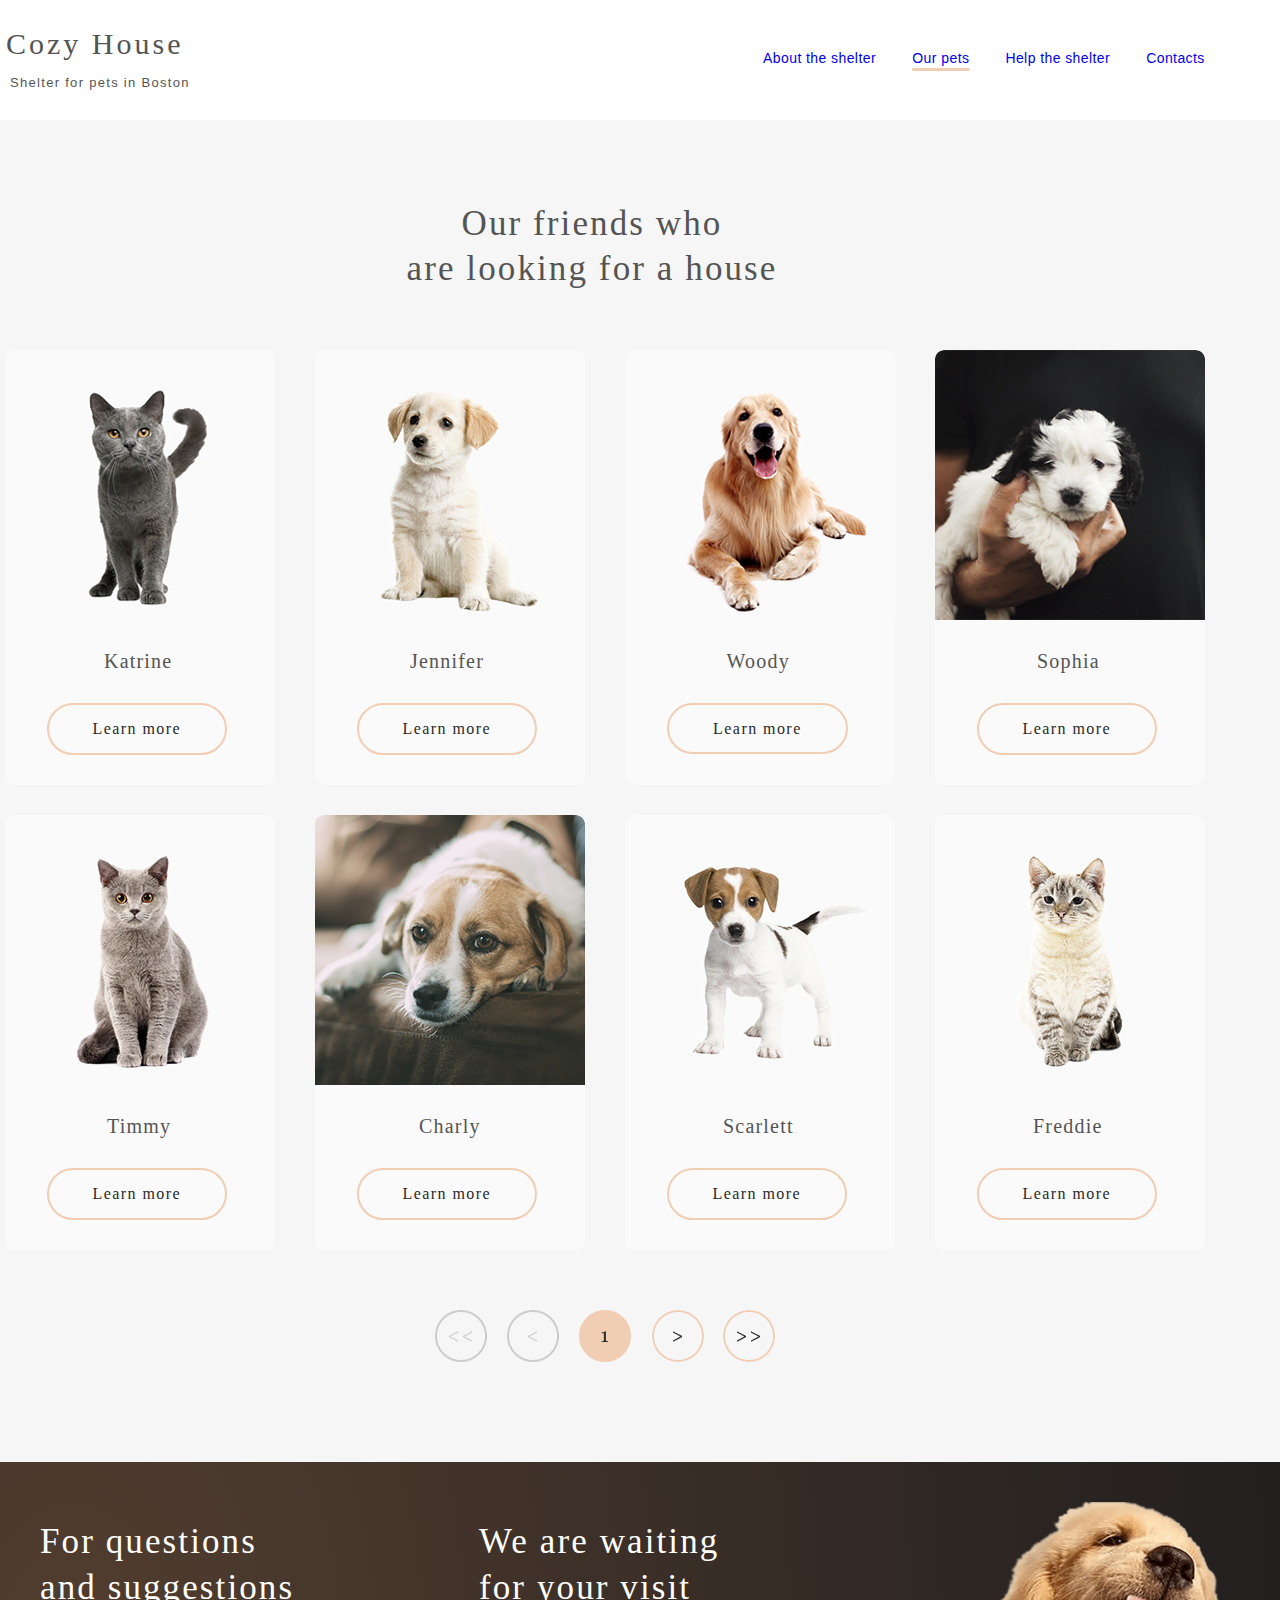
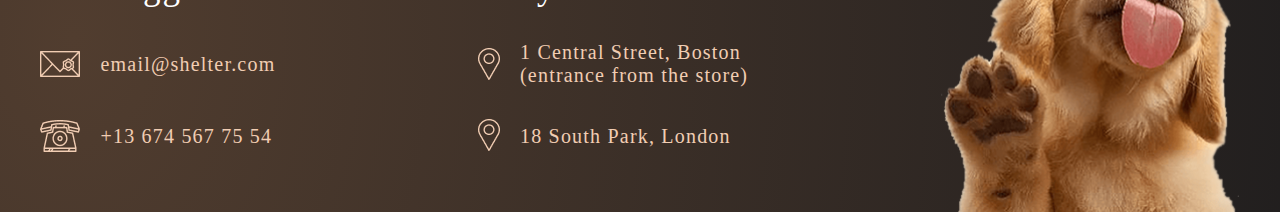
==== Pages/pets.html @ 67370cca "feat: add shelter files" ====
<!DOCTYPE html>
<html lang="en">
  <head>
    <meta charset="UTF-8" />
    <meta http-equiv="X-UA-Compatible" content="IE=edge" />
    <meta name="viewport" content="width=device-width, initial-scale=1.0" />
    <title>Our Pets</title>
    <link rel="stylesheet" href="petsStyle.css" />
  </head>
  <body>
    <main class="main_1280">
      <section class="header-container">
        <header>
          <div class="logo">
            <h1 class="logo_title"><a class="nlt" href="./index.html#navlogo">Cozy House</a></h1>
            <p class="logo_subtitle">Shelter for pets in Boston</p>
          </div>
          <div class="nav_menu">
            <ul>
              <li>
                <a class="linkRedirect" href="./index.html">About the shelter</a>
              </li>
              <li><a class="linkRedirect1" href="./pets.html">Our pets</a></li>
              <li><a class="navhelp" href="./index.html#help">Help the shelter</a></li>
              <li><a class="navcontact" href="#nav-contact">Contacts</a></li>
            </ul>
          </div>
        </header>
      </section>
      <section class="pets">
        <div class="pets-content">
          <h3 class="petHeadingH3">Our friends who <br> are looking for a house</h3>
          <div class="cards_container">
            <div class="card-katrin">
              <img
                class="imgK"
                src="../assets/images/pets-katrine.png"
                alt="katrine_photo"
              />
              <p class="nameK">Katrine</p>
              <div class="btn-learn-moreKDiv">
                <button class="btn-learn-moreK">
                  <i class="txt-learn-moreK">Learn more</i>
                </button>
              </div>
            </div>
            <div class="card-jennifer">
              <img
                class="imgJ"
                src="../assets/images/pets-jennifer.png"
                alt="jennifer_photo"
              />
              <p class="nameJ">Jennifer</p>
              <div class="btn-learn-moreJDiv">
                <button class="btn-learn-moreJ">
                  <i class="txt-learn-moreJ">Learn more</i>
                </button>
              </div>
            </div>
            <div class="card-woody">
              <img
                class="imgW"
                src="../assets/images/pets-woody.png"
                alt="jennifer_photo"
              />
              <p class="nameW">Woody</p>
              <div class="btn-learn-moreWDiv">
                <button class="btn-learn-moreW">
                  <i class="txt-learn-moreW">Learn more</i>
                </button>
              </div>
          </div>
            <div class="card-sophia">
              <img
                class="imgSPH"
                src="../assets/images/pets-sophia.png"
                alt="jennifer_photo"
              />
              <p class="nameSPH">Sophia</p>
              <div class="btn-learn-moreSPHDiv">
                <button class="btn-learn-moreSPH">
                  <i class="txt-learn-moreSPH">Learn more</i>
                </button>
              </div>
              <div class="card-timmy">
                <img
                  class="imgTim"
                  src="../assets/images/pets-timmy.png"
                  alt="jennifer_photo"
                />
                <p class="nameTim">Timmy</p>
                <div class="btn-learn-moreTimDiv">
                  <button class="btn-learn-moreTim">
                    <i class="txt-learn-moreTim">Learn more</i>
                  </button>
                </div>
            </div>
              <div class="card-charlie">
                <img
                  class="imgTim"
                  src="../assets/images/pets-charly.png"
                  alt="jennifer_photo"
                />
                <p class="nameCharlie">Charly</p>
                <div class="btn-learn-moreTimDiv">
                  <button class="btn-learn-moreTim">
                    <i class="txt-learn-moreTim">Learn more</i>
                  </button>
                </div>
            </div>
            <div class="card-scarlett">
              <img
                class="imgTim"
                src="../assets/images/pets-scarlet.png"
                alt="jennifer_photo"
              />
              <p class="nameScarlett">Scarlett</p>
              <div class="btn-learn-moreTimDiv">
                <button class="btn-learn-moreTim">
                  <i class="txt-learn-moreTim">Learn more</i>
                </button>
              </div>
          </div>
              <div class="card-freddie">
                <img
                  class="imgTim"
                  src="../assets/images/pets-freddie.png"
                  alt="jennifer_photo"
                />
                <p class="nameFreddie">Freddie</p>
                <div class="btn-learn-moreTimDiv">
                  <button class="btn-learn-moreTim">
                    <i class="txt-learn-moreTim">Learn more</i>
                  </button>
                </div>
            </div>
          </div>
          <nav class="navigation">
            <div class="btn-doubleright" src="../assets/images/button_paginatorDoubleRight.png"></div>
            <div class="btn-right" src="../assets/images/button_paginatorSingleRight.png"></div>
            <ul>
              <li><img src="../assets/images/button_paginatorDouble.png" alt=""></li>
              <li><img src="../assets/images/button_paginatorSingleLeft.png" alt=""></li>
              <li><img src="../assets/images/button_paginatorCentre.png" alt=""></li>
            </ul>
          </nav>
      </section>
    </main>
    <footer id="nav-contact">
      <div class="footer-gradient-background"></div>
      <div class="footer-background"></div>
      <div class="footer-content">
        <div class="footer-contacts">
          <h3 class="contacts-titleH3">For questions and suggestions</h3>
          <div class="mail">
            <a href="mailto:email@shelter.com" >
            <img
              class="img-mail"
              src="../assets/images/icon-email.png"
              alt=""
            />
            </a>
            <a class="mailH4" href="mailto:email@shelter.com" >email@shelter.com</a>
          </div>
          <div class="phone">
            <a href="tel:+136745677554" >
            <img
              class="img-phone"
              src="../assets/images/icon-phone.png"
              alt=""
            />
             </a>
            <a class="phoneH4" href="tel:+136745677554" >+13 674 567 75 54</a>
          </div>
        </div>
        <div class="footer-locations">
          <h3 class="locations-titleH3">We are waiting for your visit</h3>
          <a href="https://www.google.com/maps/">
          <div class="boston">
            <img class="img_pin" src="../assets/images/pin.png" alt="" />
            <h4 class="bostonH4">
              1 Central Street, Boston (entrance from the store)
            </h4>
          </div>
         </a>
          <a href="https://www.google.com/maps/">
          <div class="london">
            <img class="img_pin1" src="../assets/images/pin.png" alt="" />
            <h4 class="londonH4">18 South Park, London</h4>
          </div>
        </a>
        </div>
        <img
          class="footer-puppy"
          src="../assets/images/footer-puppy.png"
          alt=""
        />
      </div>
    </footer>
  </body>
</html>
---- Pages/petsStyle.css ----
body, html {
    margin: 0;
}


.main_1280 {
    /* position: relative; */
    width: 1280px;
    height: 1812px;
  }

.header-container {
    position: absolute;
    height: 120px;
    left: 0%;
    right: 0%;
    top: 0px;
    background: #FFFFFF;
}

  header{
    position: absolute;
    width: 1200px;
    height: 60px;
    left: calc(50% - 1200px/2);
    top: calc(50% - 60px/2);
}

.logo{
    position: absolute;
    width: 184px;
    height: 60px;
    left: -34px;
    top: -23px;
}
.logo_title{
    position: absolute;
    width: 200px;
    height: 33px;
    left: 0px;
    top: calc(50% - 35px/2 - 12.5px);
    font-family: 'Georgia';
    font-style: normal;
    font-weight: 400;
    font-size: 30px;
    line-height: 100%;
    display: flex;
    align-items: center;
    letter-spacing: 0.1em;
    color: #545454;
    text-decoration: none;
}
.nlt{
    color: #545454;
    text-decoration: none;
}
.logo_subtitle{
    position: absolute;
    width: 185px;
    height: 15px;
    left: 4px;
    top: calc(60% - 15px/2 + 26.5px);
    font-family: 'Arial';
    font-style: normal;
    font-weight: 400;
    font-size: 13px;
    line-height: 15px;
    display: flex;
    align-items: center;
    letter-spacing: 0.1em;
    color: #545454;
}

.nav_menu{
    position: absolute;
    width: 600px;
    height: 27px;
    left: 667px;
    top: 3px;
    color: #852424;;
}
.nav_menu > ul > li{

    display: inline;
    font-family: 'Arial';
    font-style: normal;
    font-weight: 500;
    font-size: 14px;
    line-height: 15px;
    letter-spacing: 0.03em;
    margin: 16px;
}
.linkRedirect{
    font-family: 'Arial';
    font-style: normal;
    font-weight: 500;
    font-size: 14px;
    line-height: 15px;
    /* color: #FFFFFF; */
    text-decoration: none;
} 
.linkRedirect:hover{
    text-decoration: underline 3px solid  #F1CDB3;
    text-underline-offset: 5px
}
.navhelp:hover{
    text-decoration: underline 3px solid  #F1CDB3;
    text-underline-offset: 5px
}

.navhelp{
    text-decoration: none;

}
.navcontact:hover{
    text-decoration: underline 3px solid  #F1CDB3;
    text-underline-offset: 5px
}

.navcontact{
    text-decoration: none;

}
.linkRedirect1{
    font-family: 'Arial';
    font-style: normal;
    font-weight: 500;
    font-size: 14px;
    line-height: 15px;
    /* color: #FFFFFF; */
    text-decoration: underline 3px solid  #F1CDB3;
    text-underline-offset: 5px
} 

.pets{
    position: absolute;
    height: 1342px;
    left: 0%;
    right: 0%;
    top: 120px;
    background: #F6F6F6;
}

.pets-content{
    position: absolute;
    width: 1200px;
    height: 1162px;
    left: calc(50% - 1200px/2);
    top: 80px;
}

.petHeadingH3{
    position: absolute;
    width: 400px;
    height: 90px;
    left: calc(50% - 467px/2);
    top: -34px;
    font-family: 'Georgia';
    font-style: normal;
    font-weight: 400;
    font-size: 35px;
    line-height: 130%;
    display: flex;
    align-items: center;
    text-align: center;
    letter-spacing: 0.06em;
    color: #545454;
}

.cards_container{
    position: absolute;
    width: 1200px;
    height: 930px;
    left: 0px;
    top: 135px;
}

.card-katrin{
    position: absolute;
    width: 270px;
    height: 435px;
    left: calc(50% - 270px/2 - 500px);
    top: 15px;

    /* color-light-s */

    background: #FAFAFA;
    border-radius: 9px;
    cursor: pointer;
}
.card-katrin:hover .btn-learn-moreK{
    background-color: #F1CDB3;
}
.imgK{
    position: absolute;
    left: 0%;
    right: 0%;
    top: 0%;
    bottom: 37.93%;
    border-radius: 9px 9px 0px 0px;
}

.nameK{
    position: absolute;
    width: 74px;
    height: 23px;
    left: 99px;
    top: 280px;
    font-family: 'Georgia';
    font-style: normal;
    font-weight: 400;
    font-size: 20px;
    line-height: 23px;
    display: flex;
    align-items: center;
    text-align: center;
    letter-spacing: 0.06em;
    color: #545454;
}
.btn-learn-moreKDiv{
    display: flex;
    flex-direction: column;
    align-items: flex-start;
    padding: 0px;

    position: absolute;
    width: 190px;
    height: 52px;
    left: 41.5px;
    top: 353px;
}

.btn-learn-moreK{
    display: flex;
    flex-direction: column;
    align-items: center;
    padding: 13.5px 44px;

    position: static;
    left: 0%;
    right: 0%;
    top: 0%;
    bottom: 0%;
    border: 2px solid #F1CDB3;
    box-sizing: border-box;
    border-radius: 100px;
    flex: none;
    order: 0;
    flex-grow: 0;
    margin: 0px 0px;
    background: #FAFAFA;
    cursor: pointer;
}
.txt-learn-moreK{
    font-family: 'Georgia';
    font-style: normal;
    font-weight: 400;
    font-size: 16px;
    line-height: 130%;
    letter-spacing: 0.09em;
    color: #292929;
}

.card-jennifer{
    position: absolute;
    width: 270px;
    height: 435px;
    left: calc(50% - 270px/2 - 190px);
    top: 15px;
    
    /* color-light-s */
    
    background: #FAFAFA;
    border-radius: 9px;
    cursor: pointer;
}
.card-jennifer:hover .btn-learn-moreJ{
    background-color: #F1CDB3;
}
.imgJ{
    position: absolute;
    left: 0%;
    right: 0%;
    top: 0%;
    bottom: 37.93%;
    border-radius: 9px 9px 0px 0px;
}

.nameJ{
    position: absolute;
    width: 74px;
    height: 23px;
    left: 95px;
    top: 280px;
    font-family: 'Georgia';
    font-style: normal;
    font-weight: 400;
    font-size: 20px;
    line-height: 23px;
    display: flex;
    align-items: center;
    text-align: center;
    letter-spacing: 0.06em;
    color: #545454;
}
.btn-learn-moreJDiv{
    display: flex;
    flex-direction: column;
    align-items: flex-start;
    padding: 0px;

    position: absolute;
    width: 190px;
    height: 52px;
    left: 41.5px;
    top: 353px;
}
.btn-learn-moreJ:hover{
    background-color: #F1CDB3;
}
.btn-learn-moreJ{
    display: flex;
    flex-direction: column;
    align-items: center;
    padding: 13.5px 44px;

    position: static;
    left: 0%;
    right: 0%;
    top: 0%;
    bottom: 0%;
    border: 2px solid #F1CDB3;
    box-sizing: border-box;
    border-radius: 100px;
    flex: none;
    order: 0;
    flex-grow: 0;
    margin: 0px 0px;
    background: #FAFAFA;
    cursor: pointer;
}
.txt-learn-moreJ{
    font-family: 'Georgia';
    font-style: normal;
    font-weight: 400;
    font-size: 16px;
    line-height: 130%;
    letter-spacing: 0.09em;
    color: #292929;
}

.card-woody{
    position: absolute;
    left: 48.8%;
    right: 28.83%;
    top: 1.61%;
    bottom: 51.61%;
    
    /* color-light-s */
    
    background: #FAFAFA;
    border-radius: 9px;
    cursor: pointer;
}
.card-woody:hover .btn-learn-moreW{
    background-color: #F1CDB3;
}
.imgW{
    position: absolute;
    left: 0%;
    right: 0%;
    top: 0%;
    bottom: 37.93%;
    border-radius: 9px 9px 0px 0px;
}

.nameW{
    position: absolute;
    width: 74px;
    height: 23px;
    left: 101px;
    top: 280px;
    font-family: 'Georgia';
    font-style: normal;
    font-weight: 400;
    font-size: 20px;
    line-height: 23px;
    display: flex;
    align-items: center;
    text-align: center;
    letter-spacing: 0.06em;
    color: #545454;
}

.btn-learn-moreWDiv{
    display: flex;
    flex-direction: column;
    align-items: flex-start;
    padding: 0px;

    position: absolute;
    width: 190px;
    height: 52px;
    left: 41.5px;
    top: 353px;
}

.btn-learn-moreW{
    display: flex;
    flex-direction: column;
    align-items: center;
    padding: 14px 44px;

    position: static;
    left: 0%;
    right: 0%;
    top: 0%;
    bottom: 0%;
    border: 2px solid #F1CDB3;
    box-sizing: border-box;
    border-radius: 100px;
    flex: none;
    order: 0;
    flex-grow: 0;
    margin: 0px 0px;
    background: #FAFAFA;
    cursor: pointer;
}
.txt-learn-moreW{
    font-family: 'Georgia';
    font-style: normal;
    font-weight: 400;
    font-size: 16px;
    line-height: 120%;
    letter-spacing: 0.09em;
    color: #292929;
}

.card-sophia{
    position: absolute;
    width: 270px;
    height: 435px;
    left: calc(50% - 270px/2 + 430px);
    top: 15px;
    
    /* color-light-s */
    
    background: #FAFAFA;
    border-radius: 9px;
    cursor: pointer;
}
.card-sophia:hover .btn-learn-moreSPH{
    background-color: #F1CDB3;
}
.imgSPH{
    position: absolute;
    left: 0%;
    right: 0%;
    top: 0%;
    bottom: 37.93%;
    
    background: url(image.png);
    border-radius: 9px 9px 0px 0px;
}

.nameSPH{
    position: absolute;
    width: 68px;
    height: 23px;
    left: 102px;
    top: 280px;
    
    /* pets-card-title */
    
    font-family: 'Georgia';
    font-style: normal;
    font-weight: 400;
    font-size: 20px;
    line-height: 23px;
    /* identical to box height */
    
    display: flex;
    align-items: center;
    text-align: center;
    letter-spacing: 0.06em;
    
    /* color-dark-l */
    
    color: #545454;
    
}

.btn-learn-moreSPHDiv{
    display: flex;
    flex-direction: column;
    align-items: flex-start;
    padding: 0px;
    
    position: absolute;
    width: 190px;
    height: 52px;
    left: 41.5px;
    top: 353px;
}

.btn-learn-moreSPH{
    display: flex;
    flex-direction: column;
    align-items: center;
    padding: 13.5px 44px;
    position: static;
    left: 0%;
    right: 0%;
    top: 0%;
    bottom: 0%;
    border: 2px solid #F1CDB3;
    box-sizing: border-box;
    border-radius: 100px;
    flex: none;
    order: 0;
    flex-grow: 0;
    margin: 0px 0px;
    background: #FAFAFA;
    cursor: pointer;
}
.txt-learn-moreSPH{
    font-family: 'Georgia';
    font-style: normal;
    font-weight: 400;
    font-size: 16px;
    line-height: 130%;
    letter-spacing: 0.09em;
    color: #292929;
}

.card-timmy{
    position: absolute;
    width: 270px;
    height: 435px;
    left: calc(50% - 270px/2 - 930px);
    top: 465px;
    
    /* color-light-s */
    
    background: #FAFAFA;
    border-radius: 9px;
    cursor: pointer;
}
.card-timmy:hover .btn-learn-moreTim{
    background-color: #F1CDB3;
}
.imgTim{
    position: absolute;
    left: 0%;
    right: 0%;
    top: 0%;
    bottom: 37.93%;
    
    background: url(image.png);
    border-radius: 9px 9px 0px 0px;
}

.nameTim{
    position: absolute;
    width: 68px;
    height: 23px;
    left: 102px;
    top: 280px;
    
    /* pets-card-title */
    
    font-family: 'Georgia';
    font-style: normal;
    font-weight: 400;
    font-size: 20px;
    line-height: 23px;
    /* identical to box height */
    
    display: flex;
    align-items: center;
    text-align: center;
    letter-spacing: 0.06em;
    
    /* color-dark-l */
    
    color: #545454;
    
}

.btn-learn-moreTimDiv{
    display: flex;
    flex-direction: column;
    align-items: flex-start;
    padding: 0px;
    
    position: absolute;
    width: 190px;
    height: 52px;
    left: 41.5px;
    top: 353px;
}

.btn-learn-moreTim{
    display: flex;
    flex-direction: column;
    align-items: center;
    padding: 13.5px 44px;
    
    position: static;
    left: 0%;
    right: 0%;
    top: 0%;
    bottom: 0%;
    
    /* color-primary */
    
    border: 2px solid #F1CDB3;
    box-sizing: border-box;
    border-radius: 100px;
    
    /* Inside auto layout */
    
    flex: none;
    order: 0;
    flex-grow: 0;
    margin: 0px 0px;
    cursor: pointer;
}
.txt-learn-moreTim{
    font-family: 'Georgia';
    font-style: normal;
    font-weight: 400;
    font-size: 16px;
    line-height: 130%;
    letter-spacing: 0.09em;
    color: #292929;
}



.card-charlie{
    position: absolute;
    width: 270px;
    height: 435px;
    left: calc(50% - 270px/2 - 620px);
    top: 465px;
    
    /* color-light-s */
    
    background: #FAFAFA;
    border-radius: 9px;
    cursor: pointer;
}
.card-charlie:hover .btn-learn-moreTim{
    background-color: #F1CDB3;
}
.imgTim{
    position: absolute;
    left: 0%;
    right: 0%;
    top: 0%;
    bottom: 37.93%;
    
    background: url(image.png);
    border-radius: 9px 9px 0px 0px;
}

.nameCharlie{
    position: absolute;
    width: 68px;
    height: 23px;
    left: 104px;
    top: 280px;
    
    /* pets-card-title */
    
    font-family: 'Georgia';
    font-style: normal;
    font-weight: 400;
    font-size: 20px;
    line-height: 23px;
    /* identical to box height */
    
    display: flex;
    align-items: center;
    text-align: center;
    letter-spacing: 0.06em;
    
    /* color-dark-l */
    
    color: #545454;
    
}

.btn-learn-moreTimDiv{
    display: flex;
    flex-direction: column;
    align-items: flex-start;
    padding: 0px;
    
    position: absolute;
    width: 190px;
    height: 52px;
    left: 41.5px;
    top: 353px;
}
.btn-learn-moreTim{
    display: flex;
    flex-direction: column;
    align-items: center;
    padding: 13.5px 44px;
    
    position: static;
    left: 0%;
    right: 0%;
    top: 0%;
    bottom: 0%;
    
    /* color-primary */
    
    border: 2px solid #F1CDB3;
    box-sizing: border-box;
    border-radius: 100px;
    
    /* Inside auto layout */
    
    flex: none;
    order: 0;
    flex-grow: 0;
    margin: 0px 0px;
    background: #FAFAFA;
    cursor: pointer;
}
.txt-learn-moreTim{
    font-family: 'Georgia';
    font-style: normal;
    font-weight: 400;
    font-size: 16px;
    line-height: 130%;
    letter-spacing: 0.09em;
    color: #292929;
}

.card-scarlett{
    position: absolute;
    width: 270px;
    height: 435px;
    left: calc(50% - 270px/2 - 310px);
    top: 465px;
    
    /* color-light-s */
    
    background: #FAFAFA;
    border-radius: 9px;
    cursor: pointer;
}
.card-scarlett:hover .btn-learn-moreTim{
    background-color: #F1CDB3;
}
.imgTim{
    position: absolute;
    left: 0%;
    right: 0%;
    top: 0%;
    bottom: 37.93%;
    
    background: url(image.png);
    border-radius: 9px 9px 0px 0px;
}

.nameScarlett{
    position: absolute;
    width: 68px;
    height: 23px;
    left: 98px;
    top: 280px;
    
    /* pets-card-title */
    
    font-family: 'Georgia';
    font-style: normal;
    font-weight: 400;
    font-size: 20px;
    line-height: 23px;
    /* identical to box height */
    
    display: flex;
    align-items: center;
    text-align: center;
    letter-spacing: 0.06em;
    
    /* color-dark-l */
    
    color: #545454;
    
}

.btn-learn-moreTimDiv{
    display: flex;
    flex-direction: column;
    align-items: flex-start;
    padding: 0px;
    
    position: absolute;
    width: 190px;
    height: 52px;
    left: 41.5px;
    top: 353px;
}
.btn-learn-moreTim{
    display: flex;
    flex-direction: column;
    align-items: center;
    padding: 13.5px 44px;
    
    position: static;
    left: 0%;
    right: 0%;
    top: 0%;
    bottom: 0%;
    
    /* color-primary */
    
    border: 2px solid #F1CDB3;
    box-sizing: border-box;
    border-radius: 100px;
    
    /* Inside auto layout */
    
    flex: none;
    order: 0;
    flex-grow: 0;
    margin: 0px 0px;
    cursor: pointer;
}
.txt-learn-moreTim{
    font-family: 'Georgia';
    font-style: normal;
    font-weight: 400;
    font-size: 16px;
    line-height: 130%;
    letter-spacing: 0.09em;
    color: #292929;
}



.card-freddie{
    position: absolute;
    width: 270px;
    height: 435px;
    left: calc(50% - 270px/2);
    top: 465px;
    
    /* color-light-s */
    
    background: #FAFAFA;
    border-radius: 9px;
    cursor: pointer;
}
.card-freddie:hover .btn-learn-moreTim{
    background-color: #F1CDB3;
}
.imgT
.imgTim{
    position: absolute;
    left: 0%;
    right: 0%;
    top: 0%;
    bottom: 37.93%;
    
    background: url(image.png);
    border-radius: 9px 9px 0px 0px;
}

.nameFreddie{
    position: absolute;
    width: 68px;
    height: 23px;
    left: 98px;
    top: 280px;
    
    /* pets-card-title */
    
    font-family: 'Georgia';
    font-style: normal;
    font-weight: 400;
    font-size: 20px;
    line-height: 23px;
    /* identical to box height */
    
    display: flex;
    align-items: center;
    text-align: center;
    letter-spacing: 0.06em;
    
    /* color-dark-l */
    
    color: #545454;
    
}

.btn-learn-moreTimDiv{
    display: flex;
    flex-direction: column;
    align-items: flex-start;
    padding: 0px;
    
    position: absolute;
    width: 190px;
    height: 52px;
    left: 41.5px;
    top: 353px;
}
.btn-learn-moreTim{
    display: flex;
    flex-direction: column;
    align-items: center;
    padding: 13.5px 44px;
    
    position: static;
    left: 0%;
    right: 0%;
    top: 0%;
    bottom: 0%;
    
    /* color-primary */
    
    border: 2px solid #F1CDB3;
    box-sizing: border-box;
    border-radius: 100px;
    
    /* Inside auto layout */
    
    flex: none;
    order: 0;
    flex-grow: 0;
    margin: 0px 0px;
    cursor: pointer;
}
.txt-learn-moreTim{
    font-family: 'Georgia';
    font-style: normal;
    font-weight: 400;
    font-size: 16px;
    line-height: 130%;
    letter-spacing: 0.09em;
    color: #292929;
}


.navigation{
    position: absolute;
    width: 450px;
    height: 52px;
    left: 347px;
    top: 959px;
    /* background-color: yellow; */
}

nav > ul > li{
    list-style: none;
    display: inline;
    margin: 8px;
}

.btn-right{
    display: flex;
    flex-direction: column;
    align-items: center;
    padding: 26px 25px;
    position: absolute;
    width: 52px;
    height: 0px;
    left: 265px;
    top: 16px;
    /* border: 2px solid #F1CDB3; */
    box-sizing: border-box;
    border-radius: 100px;
    background: url("../assets/images/button_paginatorSingleRight.png");
    cursor: pointer;
}
.btn-right:hover{
    background-color: #F1CDB3;
}
.btn-doubleright{
    display: flex;
    flex-direction: column;
    align-items: center;
    padding: 26px 25px;
    position: absolute;
    width: 52px;
    height: 0px;
    left: 336px;
    top: 16px;
    /* border: 2px solid #F1CDB3; */
    box-sizing: border-box;
    border-radius: 100px;
    background: url("../assets/images/button_paginatorDoubleRight.png");
    cursor: pointer;
}
.btn-doubleright:hover{
    background-color: #F1CDB3;
}

footer{
    position: absolute;
    height: 350px;
    left: 0%;
    right: 0%;
    top: 1462px;
    
}

.footer-content{
    position: absolute;
    width: 1200px;
    height: 310px;
    left: 40px;
    top: 40px;
}

.footer-contacts{
    position: absolute;
    width: 278px;
    height: 234px;
    left: 0px;
    top: 16px;
}

.contacts-titleH3{
    position: absolute;
    width: 280px;
    height: 90px;
    left: calc(50% - 278px/2 - 0px);
    top: -34px;
    font-family: 'Georgia';
    font-style: normal;
    font-weight: 400;
    font-size: 35px;
    line-height: 130%;
    letter-spacing: 0.06em;
    color: #FFFFFF;
}

.mail{
    position: absolute;
    width: 251px;
    height: 32px;
    left: 0px;
    top: 130px;
}

.img-mail{
    position: absolute;
    width: 40px;
    height: 32px;
    /* left: calc(50% - 40px/2 - 119px); */
    /* top: 130px; */
}

.mailH4{
    position: absolute;
    width: 191px;
    height: 23px;
    left: calc(50% - 191px/2 + 30.5px);
    top: 5px;
    font-family: 'Georgia';
    font-style: normal;
    font-weight: 400;
    font-size: 20px;
    line-height: 115%;
    letter-spacing: 0.06em;
    color: #F1CDB3;
    text-decoration: none;
}

.phone{
    position: absolute;
    width: 239px;
    height: 32px;
    left: 0px;
    top: 202px;
}

.img-phone{
    position: absolute;
    width: 40px;
    height: 32px;
    /* left: calc(50% - 40px/2 - 119px);
    top: 202px; */
}
.phoneH4{
    position: absolute;
    width: 189px;
    height: 23px;
    left: calc(50% - 179px/2 + 30.5px);
    top: 5px;
    font-family: 'Georgia';
    font-style: normal;
    font-weight: 400;
    font-size: 20px;
    line-height: 115%;
    letter-spacing: 0.06em;
    color: #F1CDB3;
    text-decoration: none;
}

.locations-titleH3{
    position: absolute;
    width: 270px;
    height: 90px;
    left: calc(50% - 270px/2 - 77px);
    top: -34px;
    font-family: 'Georgia';
    font-style: normal;
    font-weight: 400;
    font-size: 35px;
    line-height: 130%;
    letter-spacing: 0.06em;
    color: #FFFFFF;
}

.footer-locations{
    position: absolute;
    width: 302px;
    height: 234px;
    left: 500px;
    top: 16px;
}

.boston{
    position: absolute;
    width: 302px;
    height: 46px;
    left: -62px;
    top: 130px;
}

.london{
    position: absolute;
    width: 302px;
    height: 32px;
    left: -62px;
    top: 201px;
}

.bostonH4{
    position: absolute;
    width: 260px;
    height: 46px;
    left: calc(50% - 260px/2 + 21px);
    top: -34px;
    font-family: 'Georgia';
    font-style: normal;
    font-weight: 400;
    font-size: 20px;
    line-height: 115%;
    letter-spacing: 0.06em;
    color: #F1CDB3;
}

.londonH4{
    position: absolute;
    width: 260px;
    height: 23px;
    left: calc(50% - 260px/2 + 21px);
    top: -21px;
    font-family: 'Georgia';
    font-style: normal;
    font-weight: 400;
    font-size: 20px;
    line-height: 115%;
    letter-spacing: 0.06em;
    color: #F1CDB3;
}


.img_pin{
    position: absolute;
    width: 22px;
    height: 32px;
    left: 0px;
    top: 0px;
}
.img_pin1{
    position: absolute;
    width: 22px;
    height: 32px;
    left: 0px;
    top: 0px;
}


.locationsH3{
    position: absolute;
    width: 270px;
    height: 90px;
    left: calc(50% - 270px/2 - 15px);
    top: 0px;
    font-family: 'Georgia';
    font-style: normal;
    font-weight: 400;
    font-size: 35px;
    line-height: 130%;
    letter-spacing: 0.06em;
    color: #FFFFFF;
}

.footer-puppy{
    position: absolute;
    width: 300px;
    height: 310px;
    left: calc(50% - 300px/2 + 450px);
    top: 0px;
    background: url(footer-puppy.png);
}

.footer-gradient-background{
    position: absolute;
    height: 350px;
    left: 0%;
    right: 0%;
    top: 0px;
    background: url(noise_lines_transparent@2X.png), radial-gradient(110.67% 538.64% at 5.73% 50%, #513D2F 0%, #1A1A1C 100%), #211F20;
}

.footer-background{
    position: absolute;
    height: 350px;
    left: 0%;
    right: 0%;
    top: 0px;
    background: url(footer-background.png);
}
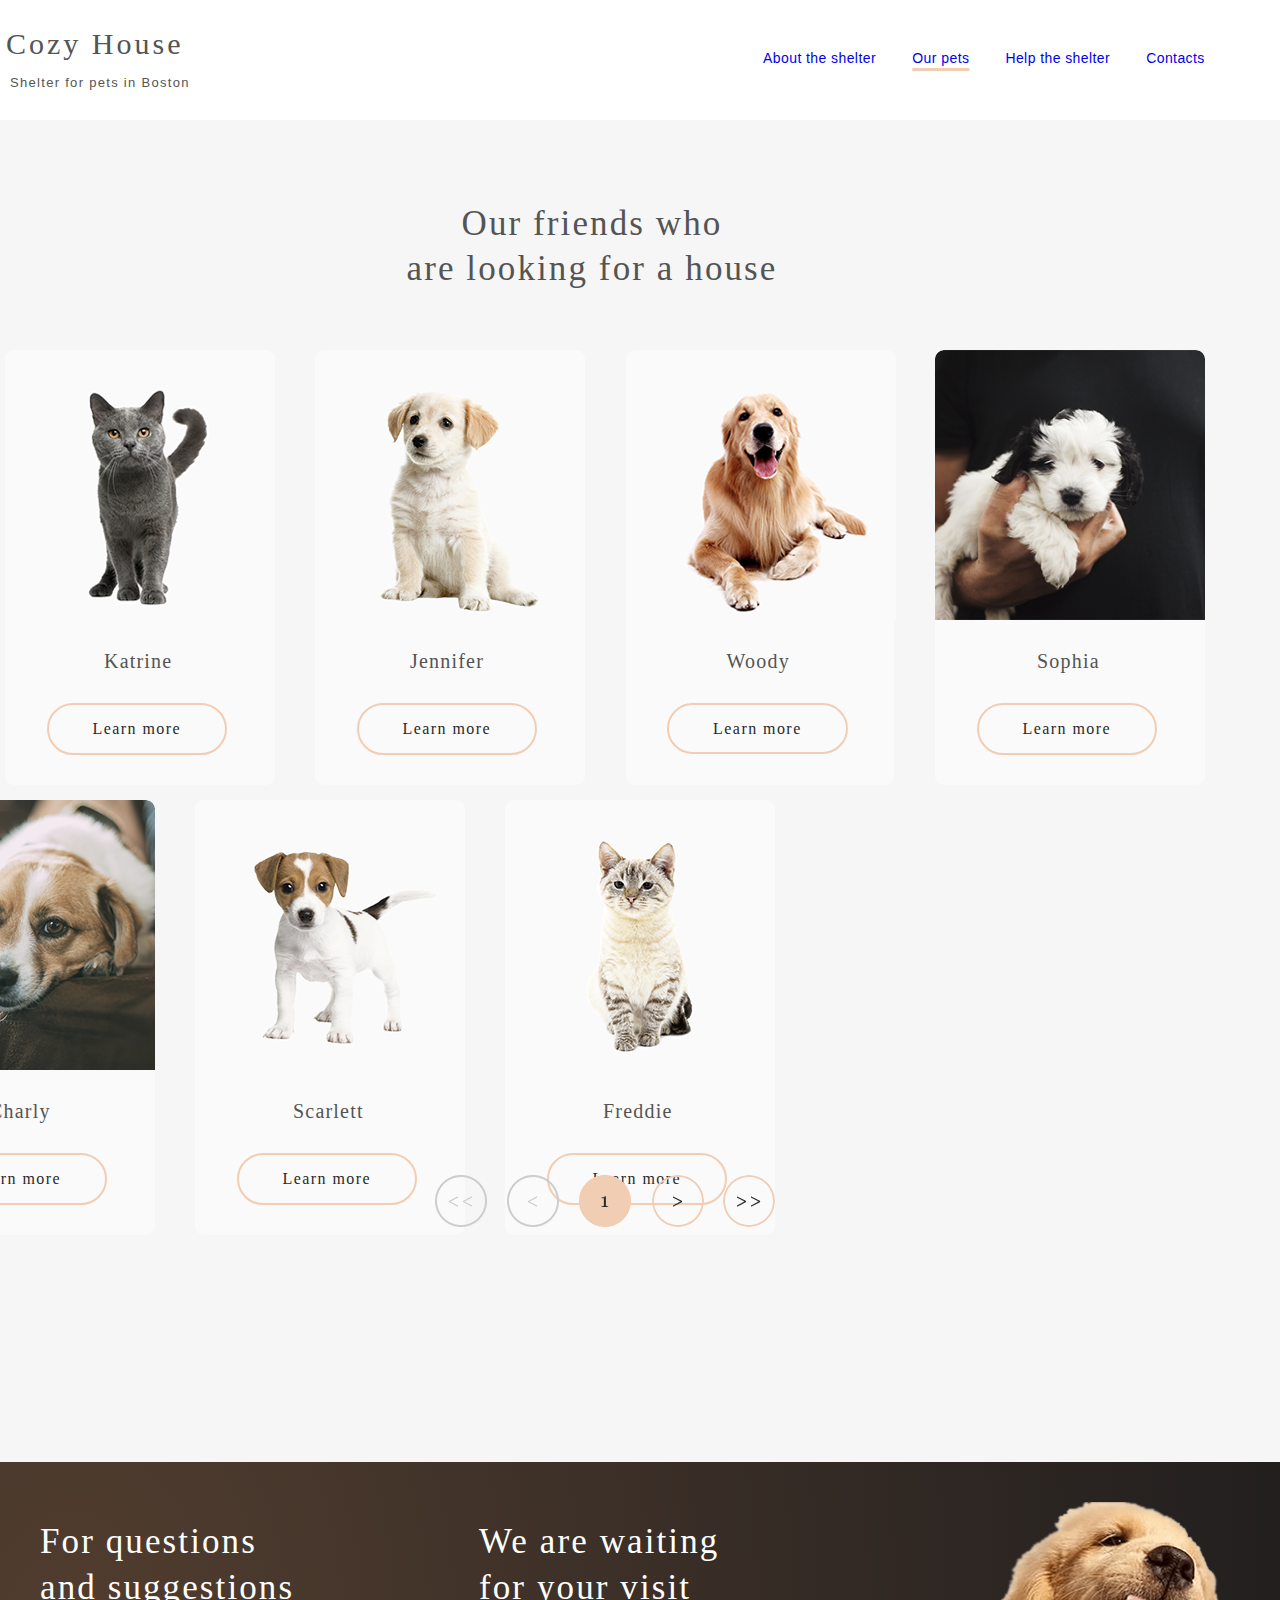
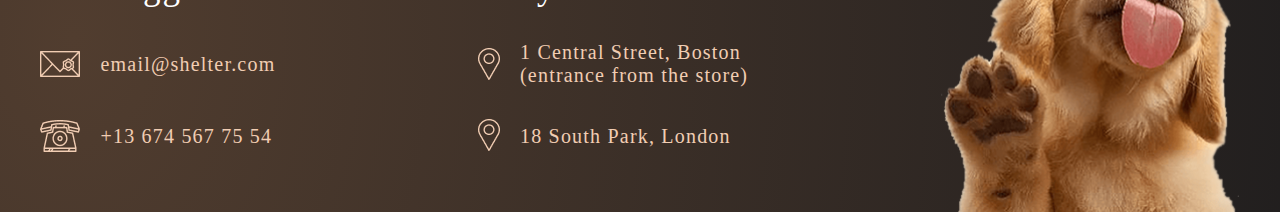
==== commit b3f997e1: "Update pets.html" ====
--- a/Pages/pets.html
+++ b/Pages/pets.html
@@ -81,6 +81,7 @@
                 <button class="btn-learn-moreSPH">
                   <i class="txt-learn-moreSPH">Learn more</i>
                 </button>
+              </div>
               </div>
               <div class="card-timmy">
                 <img
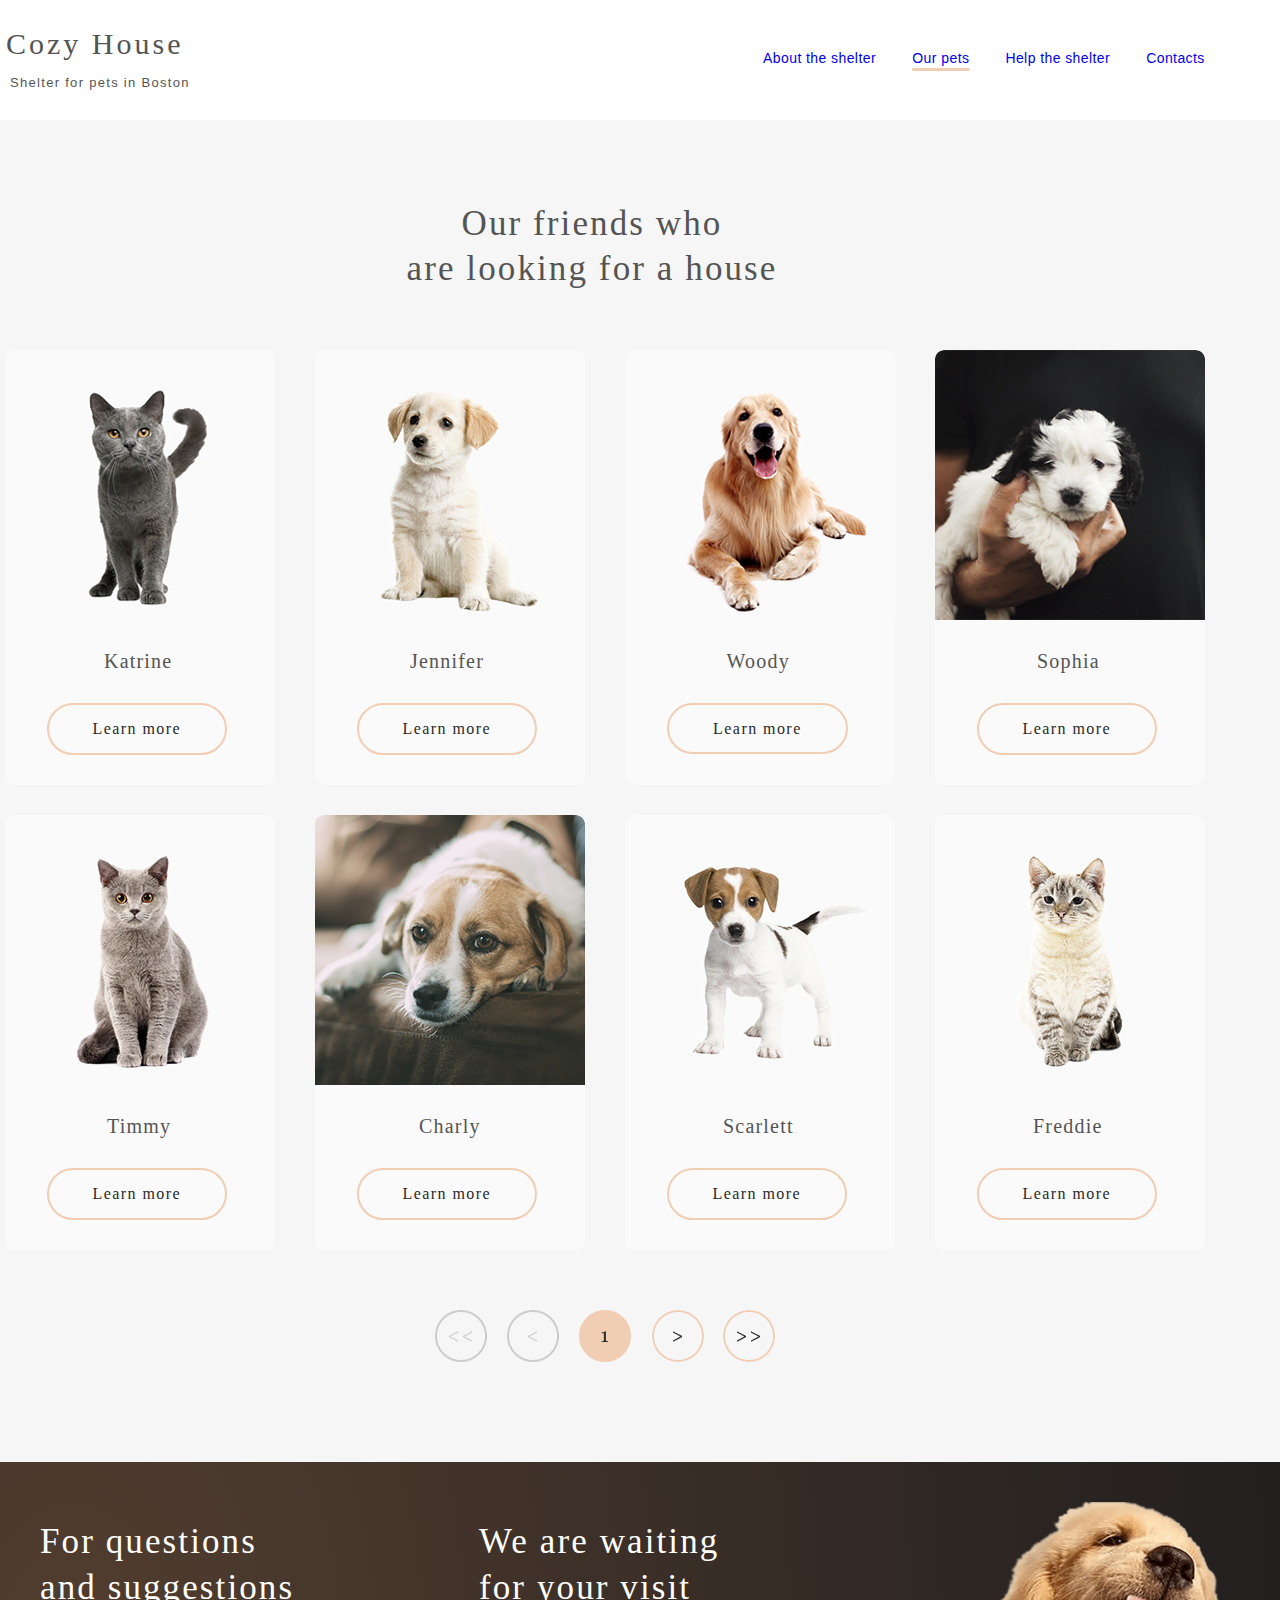
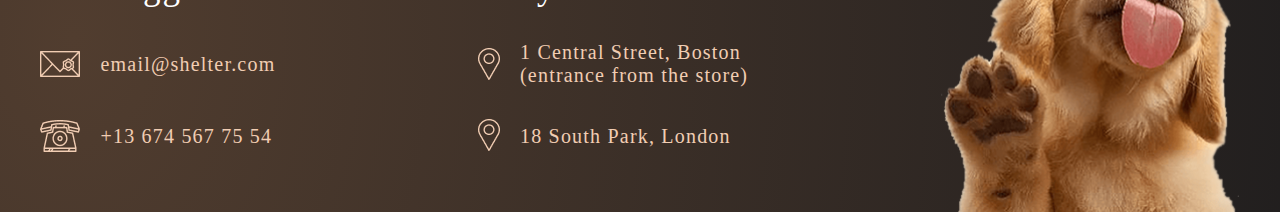
==== commit e793e950: "Update pets.html 1" ====
--- a/Pages/pets.html
+++ b/Pages/pets.html
@@ -176,7 +176,10 @@
         </div>
         <div class="footer-locations">
           <h3 class="locations-titleH3">We are waiting for your visit</h3>
-          <a href="https://www.google.com/maps/">
+          <a               
+            href="https://goo.gl/maps/1pPsnADDBrTcrmxD8"
+            target="_blank"
+            class="FP">
           <div class="boston">
             <img class="img_pin" src="../assets/images/pin.png" alt="" />
             <h4 class="bostonH4">
@@ -184,8 +187,11 @@
             </h4>
           </div>
          </a>
-          <a href="https://www.google.com/maps/">
-          <div class="london">
+         <a 
+         href="https://goo.gl/maps/vwyRN84Z8nooDypg9"
+         target="_blank"
+         class="FP">
+            <div class="london">
             <img class="img_pin1" src="../assets/images/pin.png" alt="" />
             <h4 class="londonH4">18 South Park, London</h4>
           </div>
--- a/Pages/petsStyle.css
+++ b/Pages/petsStyle.css
@@ -537,8 +537,8 @@
     position: absolute;
     width: 270px;
     height: 435px;
-    left: calc(50% - 270px/2 - 930px);
-    top: 465px;
+    left: calc(50% - 270px/2 - 500px);
+    top: 480px;
     
     /* color-light-s */
     
@@ -642,8 +642,8 @@
     position: absolute;
     width: 270px;
     height: 435px;
-    left: calc(50% - 270px/2 - 620px);
-    top: 465px;
+    left: calc(50% - 270px/2 - 190px);
+    top: 480px;
     
     /* color-light-s */
     
@@ -745,8 +745,8 @@
     position: absolute;
     width: 270px;
     height: 435px;
-    left: calc(50% - 270px/2 - 310px);
-    top: 465px;
+    left: calc(50% - 270px/2 + 120px);
+    top: 480px;
     
     /* color-light-s */
     
@@ -849,8 +849,8 @@
     position: absolute;
     width: 270px;
     height: 435px;
-    left: calc(50% - 270px/2);
-    top: 465px;
+    left: calc(50% - 270px/2 + 430px);
+    top: 480px;
     
     /* color-light-s */
     
@@ -954,7 +954,7 @@
     width: 450px;
     height: 52px;
     left: 347px;
-    top: 959px;
+    top: 1094px;
     /* background-color: yellow; */
 }
 
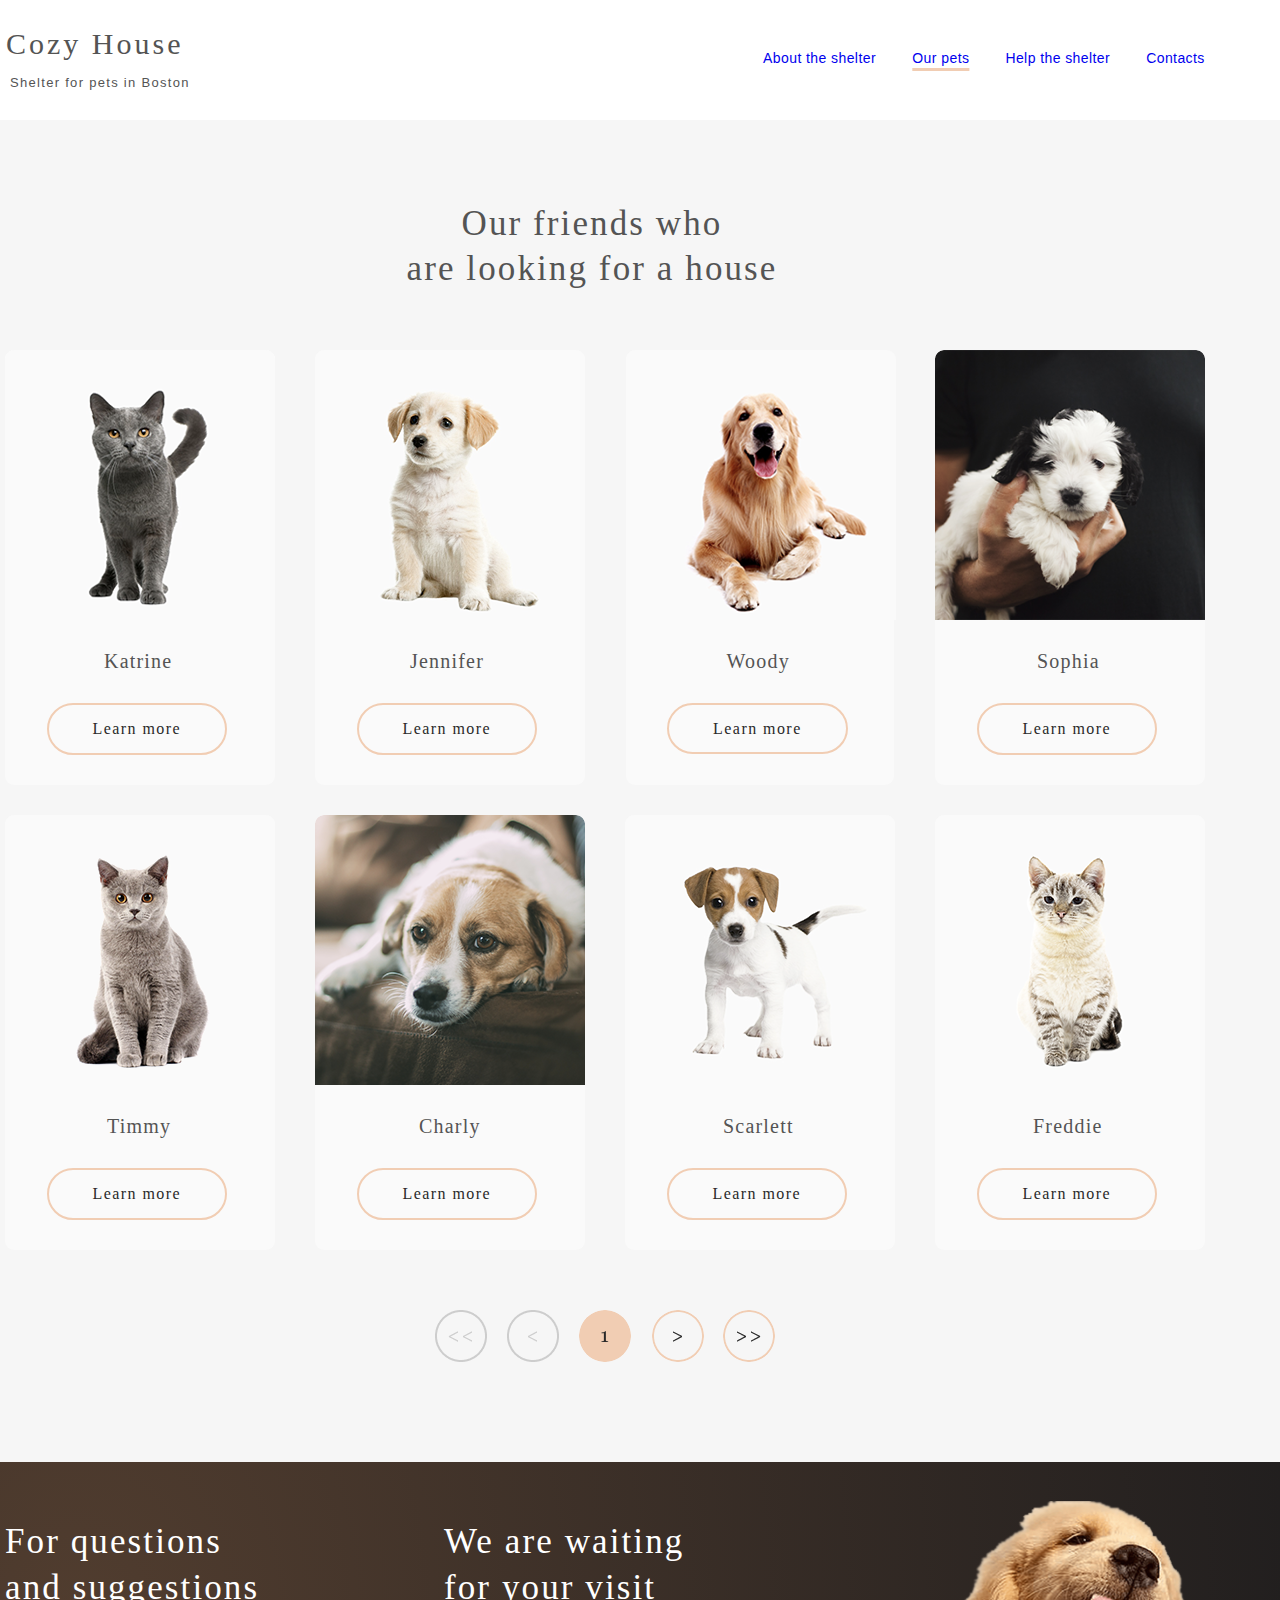
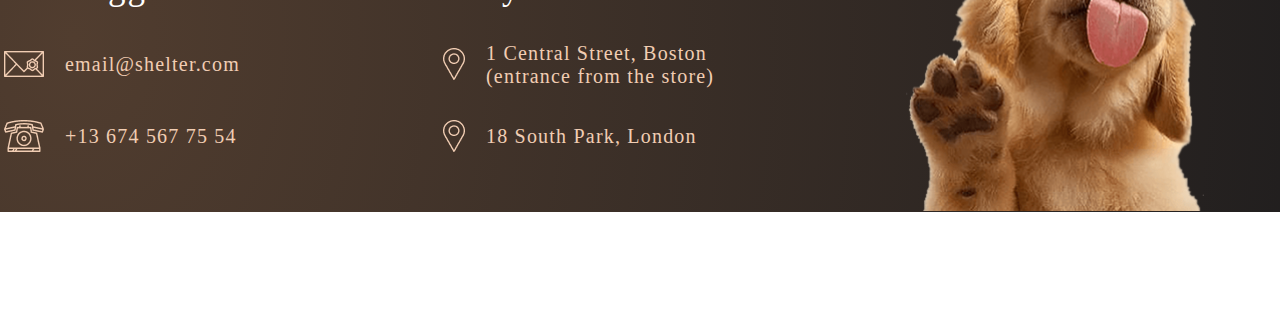
==== commit 783ae477: "Update pets.html La" ====
--- a/Pages/pets.html
+++ b/Pages/pets.html
@@ -139,10 +139,10 @@
           <nav class="navigation">
             <div class="btn-doubleright" src="../assets/images/button_paginatorDoubleRight.png"></div>
             <div class="btn-right" src="../assets/images/button_paginatorSingleRight.png"></div>
+            <div class="btn-centr" src="../assets/images/button_paginatorCentre.png"></div>
             <ul>
               <li><img src="../assets/images/button_paginatorDouble.png" alt=""></li>
               <li><img src="../assets/images/button_paginatorSingleLeft.png" alt=""></li>
-              <li><img src="../assets/images/button_paginatorCentre.png" alt=""></li>
             </ul>
           </nav>
       </section>
--- a/Pages/petsStyle.css
+++ b/Pages/petsStyle.css
@@ -191,6 +191,9 @@
 .card-katrin:hover .btn-learn-moreK{
     background-color: #F1CDB3;
 }
+.card-katrin:hover{
+    background-color: #ddbbbb85;
+}
 .imgK{
     position: absolute;
     left: 0%;
@@ -274,6 +277,9 @@
     border-radius: 9px;
     cursor: pointer;
 }
+.card-jennifer:hover{
+    background-color: #ddbbbb85;
+}
 .card-jennifer:hover .btn-learn-moreJ{
     background-color: #F1CDB3;
 }
@@ -362,6 +368,9 @@
     border-radius: 9px;
     cursor: pointer;
 }
+.card-woody:hover{
+    background-color: #ddbbbb85;
+}
 .card-woody:hover .btn-learn-moreW{
     background-color: #F1CDB3;
 }
@@ -452,6 +461,9 @@
 .card-sophia:hover .btn-learn-moreSPH{
     background-color: #F1CDB3;
 }
+.card-sophia:hover{
+    background-color: #ddbbbb85;
+}
 .imgSPH{
     position: absolute;
     left: 0%;
@@ -546,6 +558,9 @@
     border-radius: 9px;
     cursor: pointer;
 }
+.card-timmy:hover{
+    background-color: #ddbbbb85;
+}
 .card-timmy:hover .btn-learn-moreTim{
     background-color: #F1CDB3;
 }
@@ -650,6 +665,9 @@
     background: #FAFAFA;
     border-radius: 9px;
     cursor: pointer;
+}
+.card-charlie:hover{
+    background-color: #ddbbbb85;
 }
 .card-charlie:hover .btn-learn-moreTim{
     background-color: #F1CDB3;
@@ -754,6 +772,9 @@
     border-radius: 9px;
     cursor: pointer;
 }
+.card-scarlett:hover{
+    background-color: #ddbbbb85;
+}
 .card-scarlett:hover .btn-learn-moreTim{
     background-color: #F1CDB3;
 }
@@ -860,6 +881,9 @@
 }
 .card-freddie:hover .btn-learn-moreTim{
     background-color: #F1CDB3;
+}
+.card-freddie:hover{
+    background-color: #ddbbbb85;
 }
 .imgT
 .imgTim{
@@ -1002,6 +1026,34 @@
 .btn-doubleright:hover{
     background-color: #F1CDB3;
 }
+.btn-centr{
+    display: flex;
+    flex-direction: column;
+    align-items: center;
+    padding: 26px 25px;
+    position: absolute;
+    width: 52px;
+    height: 0px;
+    left: 192px;
+    top: 16px;
+    /* border: 2px solid #F1CDB3; */
+    box-sizing: border-box;
+    border-radius: 100px;
+    background: url("../assets/images/button_paginatorCentre.png");
+    cursor: pointer;
+}
+
+.btn-centr:hover{
+    background-color: #F1CDB3;
+    display: flex;
+    flex-direction: column;
+    align-items: center;
+    padding: 28px 27px;
+    width: 52px;
+    height: 0px;
+    left: 190px;
+    top: 13px;
+}
 
 footer{
     position: absolute;
@@ -1009,11 +1061,11 @@
     left: 0%;
     right: 0%;
     top: 1462px;
-    
 }
 
 .footer-content{
-    position: absolute;
+    max-width: 1280;
+    margin: 0 auto;
     width: 1200px;
     height: 310px;
     left: 40px;
@@ -1021,7 +1073,8 @@
 }
 
 .footer-contacts{
-    position: absolute;
+    max-width: 1280;
+    margin: 0 auto;
     width: 278px;
     height: 234px;
     left: 0px;
@@ -1032,8 +1085,8 @@
     position: absolute;
     width: 280px;
     height: 90px;
-    left: calc(50% - 278px/2 - 0px);
-    top: -34px;
+    left: calc(50% - 1270px/2 - 0px);
+    top: 22px;
     font-family: 'Georgia';
     font-style: normal;
     font-weight: 400;
@@ -1044,7 +1097,8 @@
 }
 
 .mail{
-    position: absolute;
+    max-width: 1280;
+    margin: 0 auto;
     width: 251px;
     height: 32px;
     left: 0px;
@@ -1055,16 +1109,16 @@
     position: absolute;
     width: 40px;
     height: 32px;
-    /* left: calc(50% - 40px/2 - 119px); */
-    /* top: 130px; */
+    left: calc(50% - 1034px/2 - 119px); 
+    top: 186px; 
 }
 
 .mailH4{
     position: absolute;
     width: 191px;
     height: 23px;
-    left: calc(50% - 191px/2 + 30.5px);
-    top: 5px;
+    left: calc(50% - 912px/2 - 119px); 
+    top: 191px; 
     font-family: 'Georgia';
     font-style: normal;
     font-weight: 400;
@@ -1076,7 +1130,8 @@
 }
 
 .phone{
-    position: absolute;
+    max-width: 1280;
+    margin: 0 auto;
     width: 239px;
     height: 32px;
     left: 0px;
@@ -1087,15 +1142,15 @@
     position: absolute;
     width: 40px;
     height: 32px;
-    /* left: calc(50% - 40px/2 - 119px);
-    top: 202px; */
+    left: calc(50% - 1034px/2 - 119px); 
+    top: 258px; 
 }
 .phoneH4{
     position: absolute;
     width: 189px;
     height: 23px;
-    left: calc(50% - 179px/2 + 30.5px);
-    top: 5px;
+    left: calc(50% - 912px/2 - 119px); 
+    top: 263px; 
     font-family: 'Georgia';
     font-style: normal;
     font-weight: 400;
@@ -1110,8 +1165,8 @@
     position: absolute;
     width: 270px;
     height: 90px;
-    left: calc(50% - 270px/2 - 77px);
-    top: -34px;
+    left: calc(50% - 238px/2 - 77px);
+    top: 22px;
     font-family: 'Georgia';
     font-style: normal;
     font-weight: 400;
@@ -1122,7 +1177,8 @@
 }
 
 .footer-locations{
-    position: absolute;
+    max-width: 1280;
+    margin: 0 auto;
     width: 302px;
     height: 234px;
     left: 500px;
@@ -1130,27 +1186,29 @@
 }
 
 .boston{
-    position: absolute;
+    max-width: 1280;
+    margin: 0 auto;
     width: 302px;
     height: 46px;
-    left: -62px;
-    top: 130px;
+    left: 0px;
+    top: 124px;
 }
 
 .london{
-    position: absolute;
+    max-width: 1280;
+    margin: 0 auto;
     width: 302px;
     height: 32px;
-    left: -62px;
-    top: 201px;
+    left: 0px;
+    top: 202px;
 }
 
 .bostonH4{
     position: absolute;
     width: 260px;
     height: 46px;
-    left: calc(50% - 260px/2 + 21px);
-    top: -34px;
+    left: calc(50% - 226px/2 - 41px);
+    top: 153px;
     font-family: 'Georgia';
     font-style: normal;
     font-weight: 400;
@@ -1164,8 +1222,8 @@
     position: absolute;
     width: 260px;
     height: 23px;
-    left: calc(50% - 260px/2 + 21px);
-    top: -21px;
+    left: calc(50% - 226px/2 - 41px);
+    top: 236px;
     font-family: 'Georgia';
     font-style: normal;
     font-weight: 400;
@@ -1180,17 +1238,17 @@
     position: absolute;
     width: 22px;
     height: 32px;
-    left: 0px;
-    top: 0px;
-}
+    left: calc(50% - 364px/2 - 15px);
+    top: 186px;
+}
+
 .img_pin1{
     position: absolute;
     width: 22px;
     height: 32px;
-    left: 0px;
-    top: 0px;
-}
-
+    left: calc(50% - 364px/2 - 15px);
+    top: 258px;
+}
 
 .locationsH3{
     position: absolute;
@@ -1211,8 +1269,8 @@
     position: absolute;
     width: 300px;
     height: 310px;
-    left: calc(50% - 300px/2 + 450px);
-    top: 0px;
+    left: calc(50% - 370px/2 + 450px);
+    top: 39px;
     background: url(footer-puppy.png);
 }
 
@@ -1233,7 +1291,3 @@
     top: 0px;
     background: url(footer-background.png);
 }
-
-
-
-
